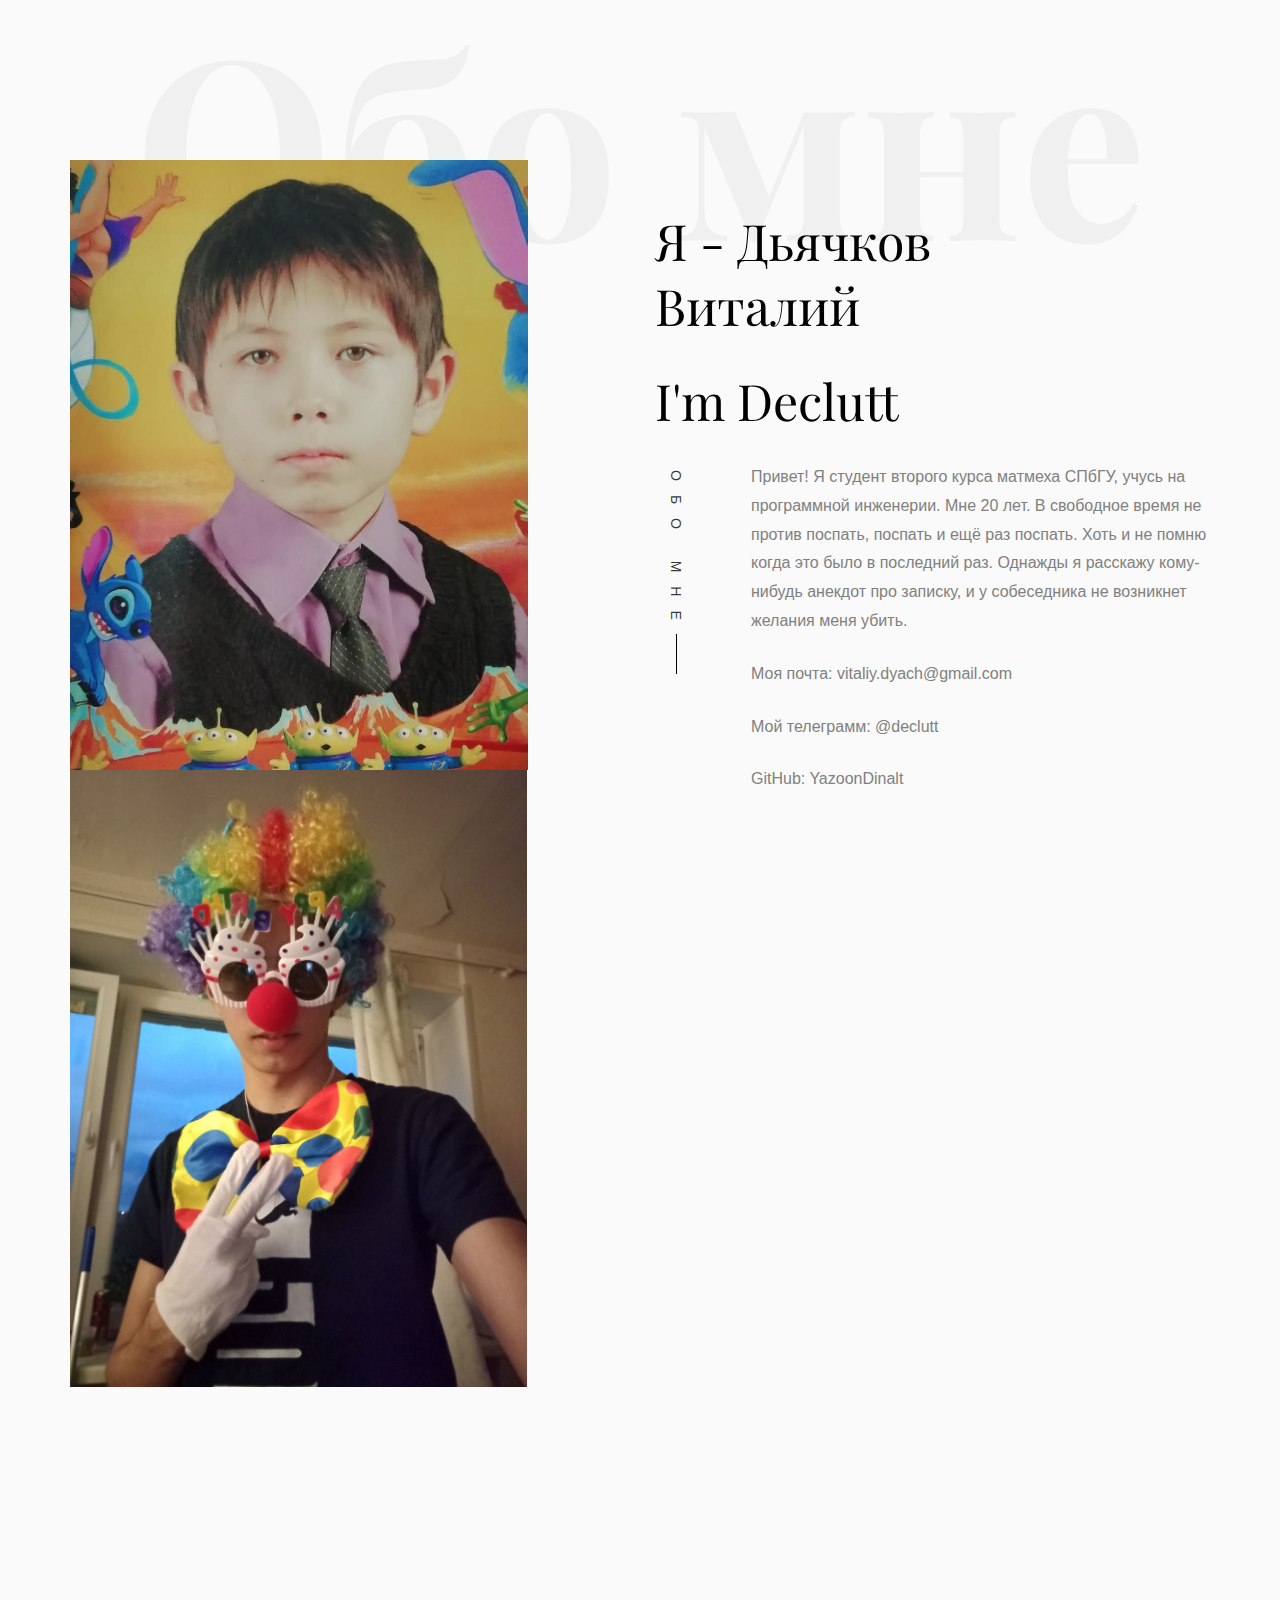
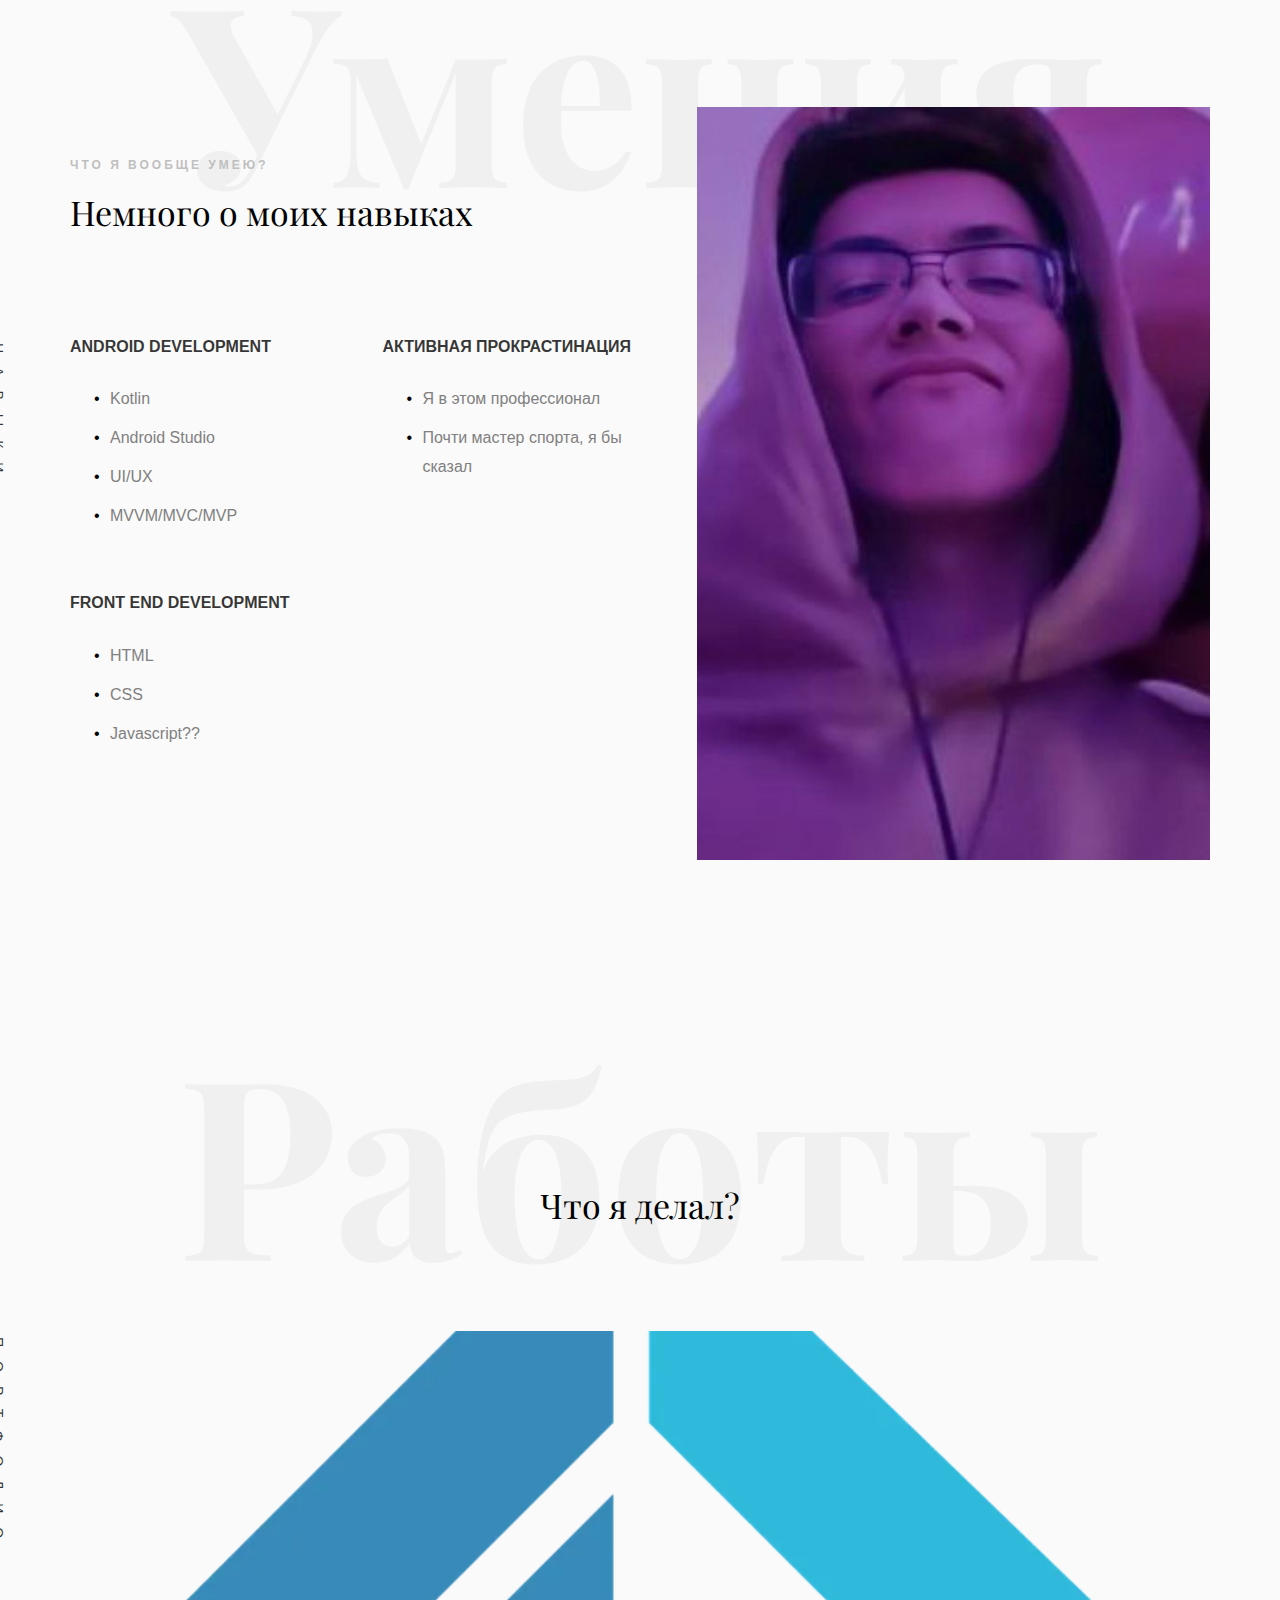
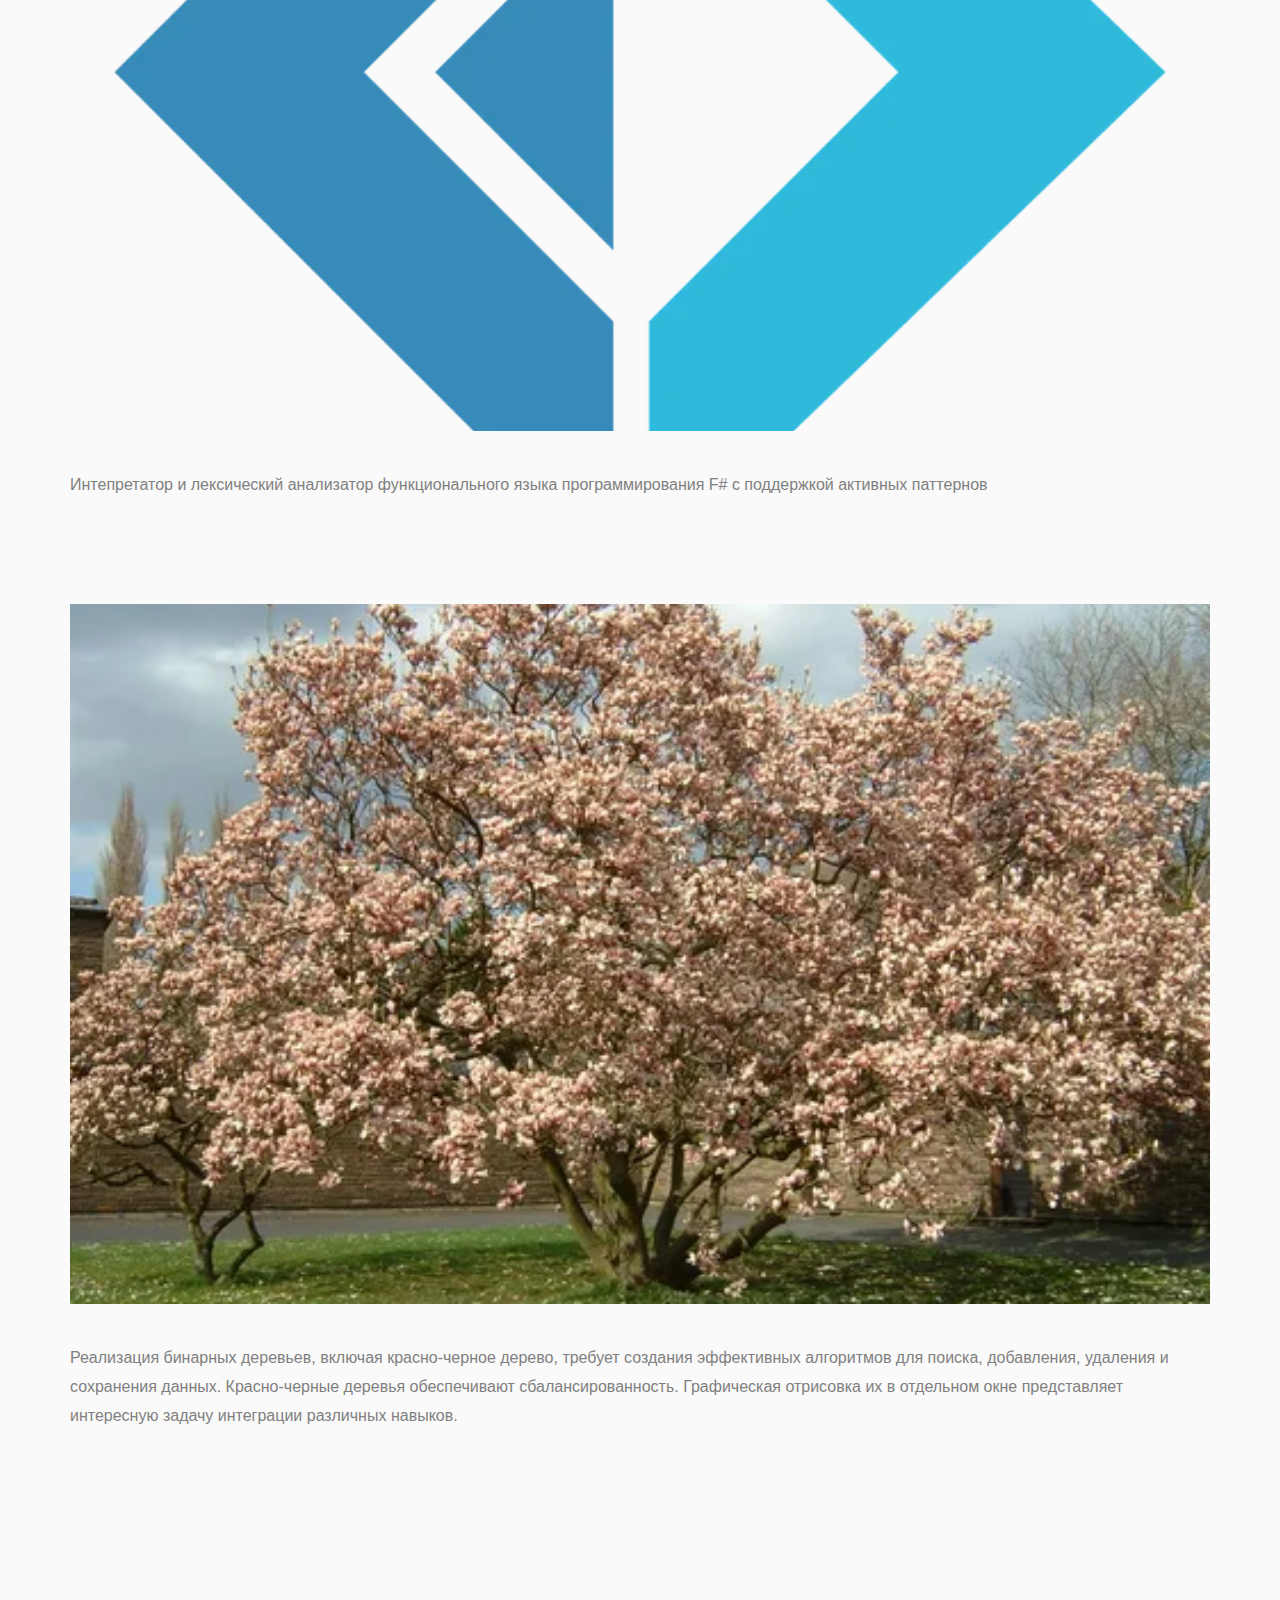
==== index.html @ 9f9a9c1e "first commit" ====
<!DOCTYPE HTML>
<html>

<head>
	<meta charset="utf-8">
	<meta http-equiv="X-UA-Compatible" content="IE=edge">
	<meta name="viewport" content="width=device-width, initial-scale=1">
	<meta name="description" content="" />
	<meta name="keywords" content="" />
	<meta name="author" content="" />


	<link href="https://fonts.googleapis.com/css?family=Playfair+Display:400,400i,700" rel="stylesheet">

	<link rel="stylesheet" href="css/bootstrap.css">
	<link rel="stylesheet" href="css/style.css">

</head>

<body>
	<div id="colorlib-page">
		<div id="colorlib-about">
			<div class="container">
				<div class="row text-center">
					<h2 class="bold">Обо мне</h2>
				</div>
				<div class="row">
					<div class="col-md-5 animate-box">
						<div class="owl-carousel3">
							<div class="item">
								<img class="img-responsive about-img" src="images/best.jpg"
									alt="html5 bootstrap template by colorlib.com">
							</div>
							<div class="item">
								<img class="img-responsive about-img" src="images/clown.jpg"
									alt="html5 bootstrap template by colorlib.com">
							</div>
						</div>
					</div>
					<div class="col-md-6 col-md-push-1 animate-box">
						<div class="about-desc">
							<div class="owl-carousel3">
								<div class="item">
									<h2><span> Я - Дьячков</span><span>Виталий</span></h2>
								</div>
								<div class="item">
									<h2><span>I'm Declutt</span></h2>
								</div>
							</div>
							<div class="desc">
								<div class="rotate">
									<h2 class="heading">Обо мне</h2>
								</div>
								<p>Привет! Я студент второго курса матмеха СПбГУ, учусь на программной инженерии. Мне 20
									лет. В
									свободное время не против поспать, поспать и ещё раз поспать.
									Хоть и не помню когда это было в последний раз. Однажды я расскажу кому-нибудь
									анекдот про записку, и у собеседника не возникнет желания меня убить.</p>
								<p> Моя почта: vitaliy.dyach@gmail.com</p>
								<p> Мой телеграмм: @declutt </p>
								<p> GitHub: YazoonDinalt </p>
							</div>
						</div>
					</div>
				</div>
			</div>
		</div>
		<div id="colorlib-services">
			<div class="container">
				<div class="row text-center">
					<h2 class="bold">Умения</h2>
				</div>
				<div class="row">
					<div class="col-md-12">
						<div class="services-flex">
							<div class="one-third">
								<div class="row">
									<div class="col-md-12 col-md-offset-0 animate-box intro-heading">
										<span>Что я вообще умею?</span>
										<h2>Немного о моих навыках</h2>
									</div>
								</div>
								<div class="row">
									<div class="col-md-12">
										<div class="rotate">
											<h2 class="heading">Навыки</h2>
										</div>
									</div>
									<div class="col-md-6">
										<div class="services animate-box">
											<h3>Android development</h3>
											<ul>
												<li>Kotlin</li>
												<li>Android Studio</li>
												<li>UI/UX</li>
												<li>MVVM/MVC/MVP</li>
											</ul>
										</div>
										<div class="services animate-box">
											<h3>Front End Development</h3>
											<ul>
												<li>HTML</li>
												<li>CSS</li>
												<li>Javascript??</li>
											</ul>
										</div>
									</div>
									<div class="col-md-6">
										<div class="services animate-box">
											<h3>Активная прокрастинация</h3>
											<ul>
												<li>Я в этом профессионал</li>
												<li>Почти мастер спорта, я бы сказал</li>
											</ul>
										</div>
									</div>
								</div>
							</div>
							<div class="one-forth services-img" style="background-image: url(images/notclown.jpg);">
							</div>
						</div>
					</div>
				</div>
			</div>
		</div>

		<div id="colorlib-work">
			<div class="container">
				<div class="row text-center">
					<h2 class="bold">Работы</h2>
				</div>
				<div class="row">
					<div class="col-md-12 col-md-offset-0 text-center animate-box intro-heading">
						<h2>Что я делал?</h2>
					</div>
				</div>
				<div class="row">
					<div class="col-md-12">
						<div class="rotate">
							<h2 class="heading">Портфолио</h2>
						</div>
					</div>
				</div>
				<div class="row">
					<div class="col-md-12">
						<div class="work-entry animate-box">
							<a href="https://github.com/YazoonDinalt/fp2023" class="work-img"
								style="background-image: url(images/work2.jpg);">
							</a>
							<p>Интепретатор и лексический анализатор функционального языка программирования F# с
								поддержкой активных паттернов</p>
						</div>
					</div>
				</div>
				<div class="row">
					<div class="col-md-12">
						<div class="work-entry animate-box">
							<a href="https://github.com/spbu-coding-2022/trees-4" class="work-img"
								style="background-image: url(images/work1.jpg);">
							</a>
							<p>Реализация бинарных деревьев, включая красно-черное дерево, требует создания
								эффективных алгоритмов для поиска,
								добавления, удаления и сохранения данных. Красно-черные деревья обеспечивают
								сбалансированность. Графическая отрисовка
								их в отдельном окне представляет интересную задачу интеграции различных навыков.
							</p>
						</div>
					</div>
				</div>
			</div>
		</div>
	</div>

</body>

</html>
---- css/style.css ----
@font-face {
  font-family: 'icomoon';
  src: url("../fonts/icomoon/icomoon.eot?srf3rx");
  src: url("../fonts/icomoon/icomoon.eot?srf3rx#iefix") format("embedded-opentype"), url("../fonts/icomoon/icomoon.ttf?srf3rx") format("truetype"), url("../fonts/icomoon/icomoon.woff?srf3rx") format("woff"), url("../fonts/icomoon/icomoon.svg?srf3rx#icomoon") format("svg");
  font-weight: normal;
  font-style: normal;
}

/* =======================================================
*
* 	Template Style 
*	Edit this section
*
* ======================================================= */
body {
  font-family: "Karla", Arial, sans-serif;
  line-height: 1.8;
  font-size: 16px;
  font-weight: 400;
  background: #fafafa;
  color: gray;
}

body.menu-show {
  overflow: hidden;
  position: fixed;
  height: 100%;
  width: 100%;
}

#colorlib-wrapper {
  height: 100%;
  width: 100%;
  overflow: hidden;
}

#colorlib-wrapper>div {
  width: 100%;
  height: 100%;
  overflow-y: hidden;
}

a {
  color: #CA82F8;
  -webkit-transition: 0.5s;
  -o-transition: 0.5s;
  transition: 0.5s;
}

a:hover {
  text-decoration: underline;
  color: #CA82F8;
}

a:focus,
a:active {
  outline: none;
}

p,
span {
  margin-bottom: 1.5em;
  font-weight: 400;
  font-family: "Karla", Arial, sans-serif;
}

ul,
ol {
  display: block;
  margin-bottom: 1.5em;
}

span {
  font-size: 18px;
  color: rgba(114, 114, 114, 0.8);
}

h1,
h2,
h3,
h4,
h5,
h6 {
  color: rgba(0, 0, 0, 0.8);
  font-family: "Playfair Display", Georgia, serif;
  margin: 0 0 30px 0;
}

::-webkit-selection {
  color: #fcfcfc;
  background: #b7c2c2;
}

::-moz-selection {
  color: #fcfcfc;
  background: #b7c2c2;
}

::selection {
  color: #fcfcfc;
  background: #b7c2c2;
}

#colorlib-page {
  position: relative;
  -webkit-transition: all 0.8s cubic-bezier(0.175, 0.885, 0.32, 1.275);
  -moz-transition: all 0.8s cubic-bezier(0.175, 0.885, 0.32, 1.275);
  -ms-transition: all 0.8s cubic-bezier(0.175, 0.885, 0.32, 1.275);
  -o-transition: all 0.8s cubic-bezier(0.175, 0.885, 0.32, 1.275);
  transition: all 0.8s cubic-bezier(0.175, 0.885, 0.32, 1.275);
  -webkit-transform: scale(1);
  -moz-transform: scale(1);
  -ms-transform: scale(1);
  -o-transform: scale(1);
  transform: scale(1);
}

.menu-show #colorlib-page {
  -webkit-transform: scale(0.99);
  -moz-transform: scale(0.99);
  -ms-transform: scale(0.99);
  -o-transform: scale(0.99);
  transform: scale(0.99);
  position: relative;
}

.menu-show #colorlib-page:after {
  position: absolute;
  top: 0;
  bottom: 0;
  left: 0;
  right: 0;
  content: '';
  background: rgba(0, 0, 0, 0.4);
}

@media screen and (max-width: 768px) {
  #colorlib-page {
    padding-top: 5em;
  }
}

header {
  padding: 2em 0;
  position: absolute;
  top: 0;
  left: 0;
  right: 0;
  z-index: 9;
  margin: 0 auto;
}

@media screen and (max-width: 768px) {
  header {
    padding: 2em 0;
  }
}

header .colorlib-navbar-brand {
  float: left;
}

header .colorlib-navbar-brand .colorlib-logo {
  font-size: 20px;
  text-transform: uppercase;
  color: #000;
  font-weight: 400;
  letter-spacing: 5px;
  padding: 7px;
  border: 1px solid #000;
  display: block;
  text-align: center;
  background: #000;
}

header .colorlib-navbar-brand .colorlib-logo span {
  display: block;
  margin-bottom: 0;
  line-height: 1.2;
  color: #fff;
}

header .colorlib-navbar-brand .colorlib-logo:hover {
  text-decoration: none !important;
}

header .colorlib-navbar-brand .colorlib-logo:active,
header .colorlib-navbar-brand .colorlib-logo:focus {
  outline: none;
  text-decoration: none;
}

#colorlib-services,
#colorlib-contact,
#colorlib-work,
#colorlib-blog,
#colorlib-testimony,
#colorlib-progress,
#colorlib-contact,
#colorlib-about {
  padding: 10em 0;
  clear: both;
  position: relative;
}

@media screen and (max-width: 768px) {

  #colorlib-services,
  #colorlib-contact,
  #colorlib-work,
  #colorlib-blog,
  #colorlib-testimony,
  #colorlib-progress,
  #colorlib-contact,
  #colorlib-about {
    padding: 5em 0;
  }
}

.rotate {
  position: absolute;
  top: .4em;
  left: -50px;
}

.rotate .heading {
  font-family: "Karla", Arial, sans-serif;
  font-size: 14px;
  text-transform: uppercase;
  letter-spacing: 1em;
  -webkit-transform: rotate(90deg);
  -moz-transform: rotate(90deg);
  -ms-transform: rotate(90deg);
  -o-transform: rotate(90deg);
  transform: rotate(90deg);
  -webkit-transform-origin: left top 0;
  -moz-transform-origin: left top 0;
  -ms-transform-origin: left top 0;
  -o-transform-origin: left top 0;
  transform-origin: left top 0;
  position: relative;
}

.rotate .heading:after {
  position: absolute;
  top: 8px;
  right: -40px;
  content: '';
  background: #000;
  width: 40px;
  height: 1px;
}

.about-desc {
  padding-top: 3em;
}

.about-desc h2 {
  line-height: 1.3;
}

.about-desc h2 span {
  display: block;
  margin-bottom: 0;
  color: #000;
  font-size: 50px;
  font-family: "Playfair Display", Georgia, serif;
}

.about-desc .desc {
  padding-left: 6em;
  position: relative;
}

.about-desc .rotate {
  position: absolute;
  top: 7px;
  left: 30px;
}

.about-desc .rotate .heading {
  font-family: "Karla", Arial, sans-serif;
  font-size: 14px;
  text-transform: uppercase;
  letter-spacing: 1em;
  -webkit-transform: rotate(90deg);
  -moz-transform: rotate(90deg);
  -ms-transform: rotate(90deg);
  -o-transform: rotate(90deg);
  transform: rotate(90deg);
  -webkit-transform-origin: left top 0;
  -ms-transform-origin: left top 0;
  transform-origin: left top 0;
  position: relative;
}

.about-desc .rotate .heading:after {
  position: absolute;
  top: 8px;
  right: -40px;
  content: '';
  background: #000;
  width: 40px;
  height: 1px;
}

.bold {
  position: absolute;
  top: 0;
  left: 0;
  right: 0;
  font-size: 250px;
  color: #f0f0f0;
  font-weight: 700;
}

@media screen and (max-width: 768px) {
  .bold {
    font-size: 60px;
  }
}

.intro-heading {
  margin-bottom: 3em;
}

.intro-heading h2 {
  font-size: 34px;
  font-weight: 400;
  line-height: 1.5;
  margin-bottom: 1.5em;
  color: #000;
  position: relative;
}

.intro-heading span {
  display: block;
  text-transform: uppercase;
  font-size: 12px;
  letter-spacing: 3px;
  margin-bottom: 10px;
  color: #bfbfbf;
  font-weight: 600;
}

.services-img,
.work-img,
.gallery {
  background-size: cover;
  background-position: center center;
  background-repeat: no-repeat;
  position: relative;
}

.progress-head {
  font-size: 22px;
}

.progress {
  width: 150px;
  height: 150px;
  line-height: 150px;
  background: none;
  margin: 0 auto;
  -webkit-box-shadow: none;
  box-shadow: none;
  position: relative;
}

.progress:after {
  content: "";
  width: 100%;
  height: 100%;
  border-radius: 50%;
  border: 2px solid #fff;
  position: absolute;
  top: 0;
  left: 0;
}

.progress>span {
  width: 50%;
  height: 100%;
  overflow: hidden;
  position: absolute;
  top: 0;
  z-index: 1;
}

.progress .progress-left .progress-bar {
  left: 100%;
  border-top-right-radius: 80px;
  border-bottom-right-radius: 80px;
  border-left: 0;
  -webkit-transform-origin: center left;
  -ms-transform-origin: center left;
  transform-origin: center left;
}

.progress .progress-right {
  right: 0;
}

.progress .progress-right .progress-bar {
  left: -100%;
  border-top-left-radius: 80px;
  border-bottom-left-radius: 80px;
  border-right: 0;
  -webkit-transform-origin: center right;
  -ms-transform-origin: center right;
  transform-origin: center right;
  -webkit-animation: loading-1 1.8s linear forwards;
  animation: loading-1 1.8s linear forwards;
}

.progress .progress-value {
  width: 85%;
  height: 85%;
  border-radius: 50%;
  font-size: 32px;
  line-height: 125px;
  text-align: center;
  position: absolute;
  top: 7.5%;
  left: 7.5%;
}

.progress.blue .progress-bar {
  border-color: #049dff;
}

.progress.blue .progress-value {
  color: #049dff;
}

.progress.blue .progress-left .progress-bar {
  -webkit-animation: loading-2 1.5s linear forwards 1.8s;
  animation: loading-2 1.5s linear forwards 1.8s;
}

.progress.yellow .progress-bar {
  border-color: #fdba04;
}

.progress.yellow .progress-value {
  color: #fdba04;
}

.progress.yellow .progress-left .progress-bar {
  -webkit-animation: loading-3 1s linear forwards 1.8s;
  animation: loading-3 1s linear forwards 1.8s;
}

.progress.pink .progress-bar {
  border-color: #ed687c;
}

.progress.pink .progress-value {
  color: #ed687c;
}

.progress.pink .progress-left .progress-bar {
  -webkit-animation: loading-4 0.4s linear forwards 1.8s;
  animation: loading-4 0.4s linear forwards 1.8s;
}

.progress.green .progress-bar {
  border-color: #1abc9c;
}

.progress.green .progress-value {
  color: #1abc9c;
}

.progress.green .progress-left .progress-bar {
  -webkit-animation: loading-5 1.2s linear forwards 1.8s;
  animation: loading-5 1.2s linear forwards 1.8s;
}

@-webkit-keyframes loading-1 {
  0% {
    -webkit-transform: rotate(0deg);
    transform: rotate(0deg);
  }

  100% {
    -webkit-transform: rotate(180deg);
    transform: rotate(180deg);
  }
}

@keyframes loading-1 {
  0% {
    -webkit-transform: rotate(0deg);
    transform: rotate(0deg);
  }

  100% {
    -webkit-transform: rotate(180deg);
    transform: rotate(180deg);
  }
}

@-webkit-keyframes loading-2 {
  0% {
    -webkit-transform: rotate(0deg);
    transform: rotate(0deg);
  }

  100% {
    -webkit-transform: rotate(150deg);
    transform: rotate(150deg);
  }
}

@keyframes loading-2 {
  0% {
    -webkit-transform: rotate(0deg);
    transform: rotate(0deg);
  }

  100% {
    -webkit-transform: rotate(150deg);
    transform: rotate(150deg);
  }
}

@-webkit-keyframes loading-3 {
  0% {
    -webkit-transform: rotate(0deg);
    transform: rotate(0deg);
  }

  100% {
    -webkit-transform: rotate(135deg);
    transform: rotate(135deg);
  }
}

@keyframes loading-3 {
  0% {
    -webkit-transform: rotate(0deg);
    transform: rotate(0deg);
  }

  100% {
    -webkit-transform: rotate(135deg);
    transform: rotate(135deg);
  }
}

@-webkit-keyframes loading-4 {
  0% {
    -webkit-transform: rotate(0deg);
    transform: rotate(0deg);
  }

  100% {
    -webkit-transform: rotate(90deg);
    transform: rotate(90deg);
  }
}

@keyframes loading-4 {
  0% {
    -webkit-transform: rotate(0deg);
    transform: rotate(0deg);
  }

  100% {
    -webkit-transform: rotate(90deg);
    transform: rotate(90deg);
  }
}

@-webkit-keyframes loading-5 {
  0% {
    -webkit-transform: rotate(0deg);
    transform: rotate(0deg);
  }

  100% {
    -webkit-transform: rotate(125deg);
    transform: rotate(125deg);
  }
}

@keyframes loading-5 {
  0% {
    -webkit-transform: rotate(0deg);
    transform: rotate(0deg);
  }

  100% {
    -webkit-transform: rotate(125deg);
    transform: rotate(125deg);
  }
}

@media only screen and (max-width: 990px) {
  .progress {
    margin-bottom: 20px;
  }
}

.services-flex {
  display: -webkit-box;
  display: -moz-box;
  display: -ms-flexbox;
  display: -webkit-flex;
  display: flex;
  -ms-flex-wrap: wrap;
  flex-wrap: wrap;
  -webkit-flex-wrap: wrap;
  -moz-flex-wrap: wrap;
  width: 100%;
}

.services-flex .one-third {
  width: 55%;
  padding: 3em 2em 3em 0;
}

.services-flex .one-forth {
  width: 45%;
}

.services-flex .one-forth .one-third,
.services-flex .one-forth .one-forth {
  display: inline-block;
}

@media screen and (max-width: 768px) {

  .services-flex .one-forth .one-third,
  .services-flex .one-forth .one-forth {
    height: 400px;
  }
}

.services-flex .one-third,
.services-flex .one-forth {
  display: inline-block;
}

@media screen and (max-width: 768px) {

  .services-flex .one-third,
  .services-flex .one-forth {
    width: 100%;
    display: block;
  }
}

.services {
  margin-bottom: 4em;
}

.services h3 {
  font-family: "Karla", Arial, sans-serif;
  font-size: 16px;
  text-transform: uppercase;
  font-weight: 700;
}

.services ul li {
  list-style: none;
  margin-bottom: 10px;
}

.services ul li::before {
  content: '\2022';
  color: #000;
  display: inline-block;
  width: 1em;
  margin-left: -1em;
}

.work-entry {
  display: block;
  margin-bottom: 5em;
  width: 100%;
  float: left;
}

.work-entry .work-img {
  width: 100%;
  height: 700px;
  margin-bottom: 40px;
  display: table;
  text-align: center;
  text-decoration: none;
}

.work-entry .work-img .display-t {
  display: table-cell;
  vertical-align: middle;
  height: 700px;
  position: relative;
  z-index: 0;
}

.work-entry .work-img .display-t:after {
  position: absolute;
  top: 0;
  left: 0;
  right: 0;
  bottom: 0;
  content: '';
  background: rgba(0, 0, 0, 0.4);
  z-index: -1;
  opacity: 0;
  -webkit-transition: 0.3s;
  -o-transition: 0.3s;
  transition: 0.3s;
}

.work-entry .work-img .display-t .work-name {
  display: inline-block;
  padding: 4em 3em;
  background: #fff;
  -webkit-box-shadow: 0px 2px 49px -4px rgba(0, 0, 0, 0.21);
  -moz-box-shadow: 0px 2px 49px -4px rgba(0, 0, 0, 0.21);
  -ms-box-shadow: 0px 2px 49px -4px rgba(0, 0, 0, 0.21);
  -o-box-shadow: 0px 2px 49px -4px rgba(0, 0, 0, 0.21);
  box-shadow: 0px 2px 49px -4px rgba(0, 0, 0, 0.21);
  z-index: 1;
  -webkit-transition: 0.3s;
  -o-transition: 0.3s;
  transition: 0.3s;
}

.work-entry .work-img .display-t .work-name h2 {
  margin: 0;
  -webkit-transition: 0.3s;
  -o-transition: 0.3s;
  transition: 0.3s;
}

.work-entry .work-img:hover .display-t:after {
  opacity: 1;
}

.work-entry .work-img:hover .display-t .work-name {
  padding: 4.5em 3.5em;
}

.work-entry .work-img:hover .display-t .work-name h2 {
  font-size: 34px;
}

@media screen and (max-width: 768px) {
  .work-entry .work-img {
    height: 400px;
  }

  .work-entry .work-img .display-t {
    height: 400px;
  }
}

.work-entry .desc .read {
  text-align: right;
}

.work-entry .desc .read a {
  color: #000;
  text-transform: uppercase;
  letter-spacing: 4px;
  font-size: 12px;
  position: relative;
}

.work-entry .desc .read a:after {
  position: absolute;
  top: 7px;
  left: -60px;
  right: 0;
  content: '';
  width: 40px;
  height: 1px;
  background: #000;
}

#colorlib-testimony .owl-theme .owl-dots .owl-dot.active span,
#colorlib-testimony .owl-theme .owl-dots .owl-dot:hover span {
  height: 3px;
  background: #000;
}

#colorlib-testimony .owl-theme .owl-dots .owl-dot span {
  width: 30px;
  height: 2px;
  background: #e6e6e6;
  -webkit-border-radius: 0;
  -moz-border-radius: 0;
  -ms-border-radius: 0;
  border-radius: 0;
}

.testimony blockquote {
  border: none;
}

.testimony blockquote p {
  font-family: "Playfair Display", Georgia, serif;
  color: #000;
  font-size: 30px;
}

.testimony blockquote span {
  font-family: "Playfair Display", Georgia, serif;
  color: #000;
  font-size: 30px;
}

.f-entry {
  position: relative;
  margin-bottom: 40px;
}

.f-entry .desc h3 {
  font-size: 20px;
  line-height: 1.4;
  margin-bottom: 10px;
}

.f-entry .desc h3 a {
  color: #4d4d4d;
  text-decoration: none;
}

.f-entry .desc span {
  color: #000;
  font-size: 12px;
  text-transform: uppercase;
  letter-spacing: 2px;
  display: block;
  margin-bottom: 10px;
}

.btn {
  margin-right: 4px;
  margin-bottom: 4px;
  font-size: 13px !important;
  font-weight: 400;
  text-transform: uppercase;
  letter-spacing: 2px;
  -webkit-border-radius: 1px;
  -moz-border-radius: 1px;
  -ms-border-radius: 1px;
  border-radius: 1px;
  -webkit-transition: 0.5s;
  -o-transition: 0.5s;
  transition: 0.5s;
  padding: 8px 20px;
}

.btn.btn-md {
  padding: 8px 20px !important;
}

.btn.btn-lg {
  padding: 18px 36px !important;
}

.btn:hover,
.btn:active,
.btn:focus {
  -webkit-box-shadow: none !important;
  box-shadow: none !important;
  outline: none !important;
}

.btn-primary {
  background: #CA82F8;
  color: #fff;
  border: 2px solid #CA82F8;
}

.btn-primary:hover,
.btn-primary:focus,
.btn-primary:active {
  background: #d49af9 !important;
  border-color: #d49af9 !important;
}

.btn-primary.btn-outline {
  background: transparent;
  color: #4d4d4d;
  border: 1px solid #d9d9d9;
}

.btn-primary.btn-outline:hover,
.btn-primary.btn-outline:focus,
.btn-primary.btn-outline:active {
  background: #CA82F8;
  color: #fff;
}

.btn-success {
  background: #5cb85c;
  color: #fff;
  border: 2px solid #5cb85c;
}

.btn-success:hover,
.btn-success:focus,
.btn-success:active {
  background: #4cae4c !important;
  border-color: #4cae4c !important;
}

.btn-success.btn-outline {
  background: transparent;
  color: #5cb85c;
  border: 2px solid #5cb85c;
}

.btn-success.btn-outline:hover,
.btn-success.btn-outline:focus,
.btn-success.btn-outline:active {
  background: #5cb85c;
  color: #fff;
}

.btn-info {
  background: #5bc0de;
  color: #fff;
  border: 2px solid #5bc0de;
}

.btn-info:hover,
.btn-info:focus,
.btn-info:active {
  background: #46b8da !important;
  border-color: #46b8da !important;
}

.btn-info.btn-outline {
  background: transparent;
  color: #5bc0de;
  border: 2px solid #5bc0de;
}

.btn-info.btn-outline:hover,
.btn-info.btn-outline:focus,
.btn-info.btn-outline:active {
  background: #5bc0de;
  color: #fff;
}

.btn-warning {
  background: #f0ad4e;
  color: #fff;
  border: 2px solid #f0ad4e;
}

.btn-warning:hover,
.btn-warning:focus,
.btn-warning:active {
  background: #eea236 !important;
  border-color: #eea236 !important;
}

.btn-warning.btn-outline {
  background: transparent;
  color: #f0ad4e;
  border: 2px solid #f0ad4e;
}

.btn-warning.btn-outline:hover,
.btn-warning.btn-outline:focus,
.btn-warning.btn-outline:active {
  background: #f0ad4e;
  color: #fff;
}

.btn-danger {
  background: #d9534f;
  color: #fff;
  border: 2px solid #d9534f;
}

.btn-danger:hover,
.btn-danger:focus,
.btn-danger:active {
  background: #d43f3a !important;
  border-color: #d43f3a !important;
}

.btn-danger.btn-outline {
  background: transparent;
  color: #d9534f;
  border: 2px solid #d9534f;
}

.btn-danger.btn-outline:hover,
.btn-danger.btn-outline:focus,
.btn-danger.btn-outline:active {
  background: #d9534f;
  color: #fff;
}

.btn-outline {
  background: none;
  border: 2px solid gray;
  font-size: 16px;
  -webkit-transition: 0.3s;
  -o-transition: 0.3s;
  transition: 0.3s;
}

.btn-outline:hover,
.btn-outline:focus,
.btn-outline:active {
  -webkit-box-shadow: none;
  box-shadow: none;
}

.row-padded-bottom {
  margin-bottom: 4em;
}

.col-pb-sm {
  margin-bottom: 5em !important;
}

.col-pb-sm:last-child {
  margin-bottom: 0;
}

.btn.with-arrow {
  position: relative;
  -webkit-transition: 0.3s;
  -o-transition: 0.3s;
  transition: 0.3s;
}

.btn.with-arrow i {
  visibility: hidden;
  opacity: 0;
  position: absolute;
  right: 0px;
  top: 50%;
  margin-top: -8px;
  -webkit-transition: 0.2s;
  -o-transition: 0.2s;
  transition: 0.2s;
}

.btn.with-arrow:hover {
  padding-right: 50px;
}

.btn.with-arrow:hover i {
  color: #fff;
  right: 18px;
  visibility: visible;
  opacity: 1;
}

.contact-info {
  margin-bottom: 4em;
  padding: 0;
}

.contact-info li {
  list-style: none;
  margin: 0 0 30px 0;
  position: relative;
  padding-left: 60px;
}

.contact-info li span {
  position: absolute;
  top: -0.3em;
  left: 0;
  width: 40px;
  height: 40px;
  background: #fff;
  display: table;
  text-align: center;
  -webkit-border-radius: 50%;
  -moz-border-radius: 50%;
  -ms-border-radius: 50%;
  border-radius: 50%;
}

.contact-info li i {
  display: table-cell;
  vertical-align: middle;
  font-size: 16px;
  color: rgba(0, 0, 0, 0.5);
}

.contact-info li a {
  color: #CA82F8;
}

.form-control {
  -webkit-box-shadow: none;
  -moz-box-shadow: none;
  -ms-box-shadow: none;
  -o-box-shadow: none;
  box-shadow: none;
  border: none;
  border: transparent;
  font-size: 16px;
  font-weight: 300;
  -webkit-border-radius: 0px;
  -moz-border-radius: 0px;
  -ms-border-radius: 0px;
  border-radius: 0px;
}

.form-control:focus,
.form-control:active {
  -webkit-box-shadow: none;
  box-shadow: none;
  border: transparent;
}

.form-group {
  margin-bottom: 30px;
}

.colorlib-social-icons a:hover,
.colorlib-social-icons a:focus {
  text-decoration: none !important;
}

.colorlib-social-icons i {
  font-size: 24px;
  color: #CA82F8;
}

#footer {
  padding: 8em 0;
  display: block;
  width: 100%;
}

#footer h2 {
  color: #000;
  letter-spacing: 1px;
  font-weight: 300;
  margin-bottom: 2em;
}

#footer p:last-child {
  margin-bottom: 0;
}

#footer p.colorlib-social-icons a:hover,
#footer p.colorlib-social-icons a:focus {
  text-decoration: none !important;
}

#footer p.colorlib-social-icons i {
  font-size: 24px;
  color: #CA82F8;
}

#footer p .block {
  color: #1a1a1a;
  font-size: 14px;
}

#footer .subscribe .form-control {
  -webkit-box-shadow: none;
  -moz-box-shadow: none;
  -ms-box-shadow: none;
  -o-box-shadow: none;
  box-shadow: none;
  border: none;
  border: 1px solid rgba(0, 0, 0, 0.1);
  font-size: 16px;
  background: #fafafa;
  font-weight: 400;
  margin-bottom: 5px;
  -webkit-border-radius: 30px;
  -moz-border-radius: 30px;
  -ms-border-radius: 30px;
  border-radius: 30px;
}

#footer .subscribe .form-control:focus,
#footer .subscribe .form-control:active {
  -webkit-box-shadow: none;
  box-shadow: none;
  border: 2px solid rgba(202, 130, 248, 0.8);
}

#footer .subscribe .btn-custom {
  width: 100%;
  padding: 10px 0;
  font-size: 16px;
  -webkit-border-radius: 30px;
  -moz-border-radius: 30px;
  -ms-border-radius: 30px;
  border-radius: 30px;
}

.js .animate-box {
  opacity: 0;
}
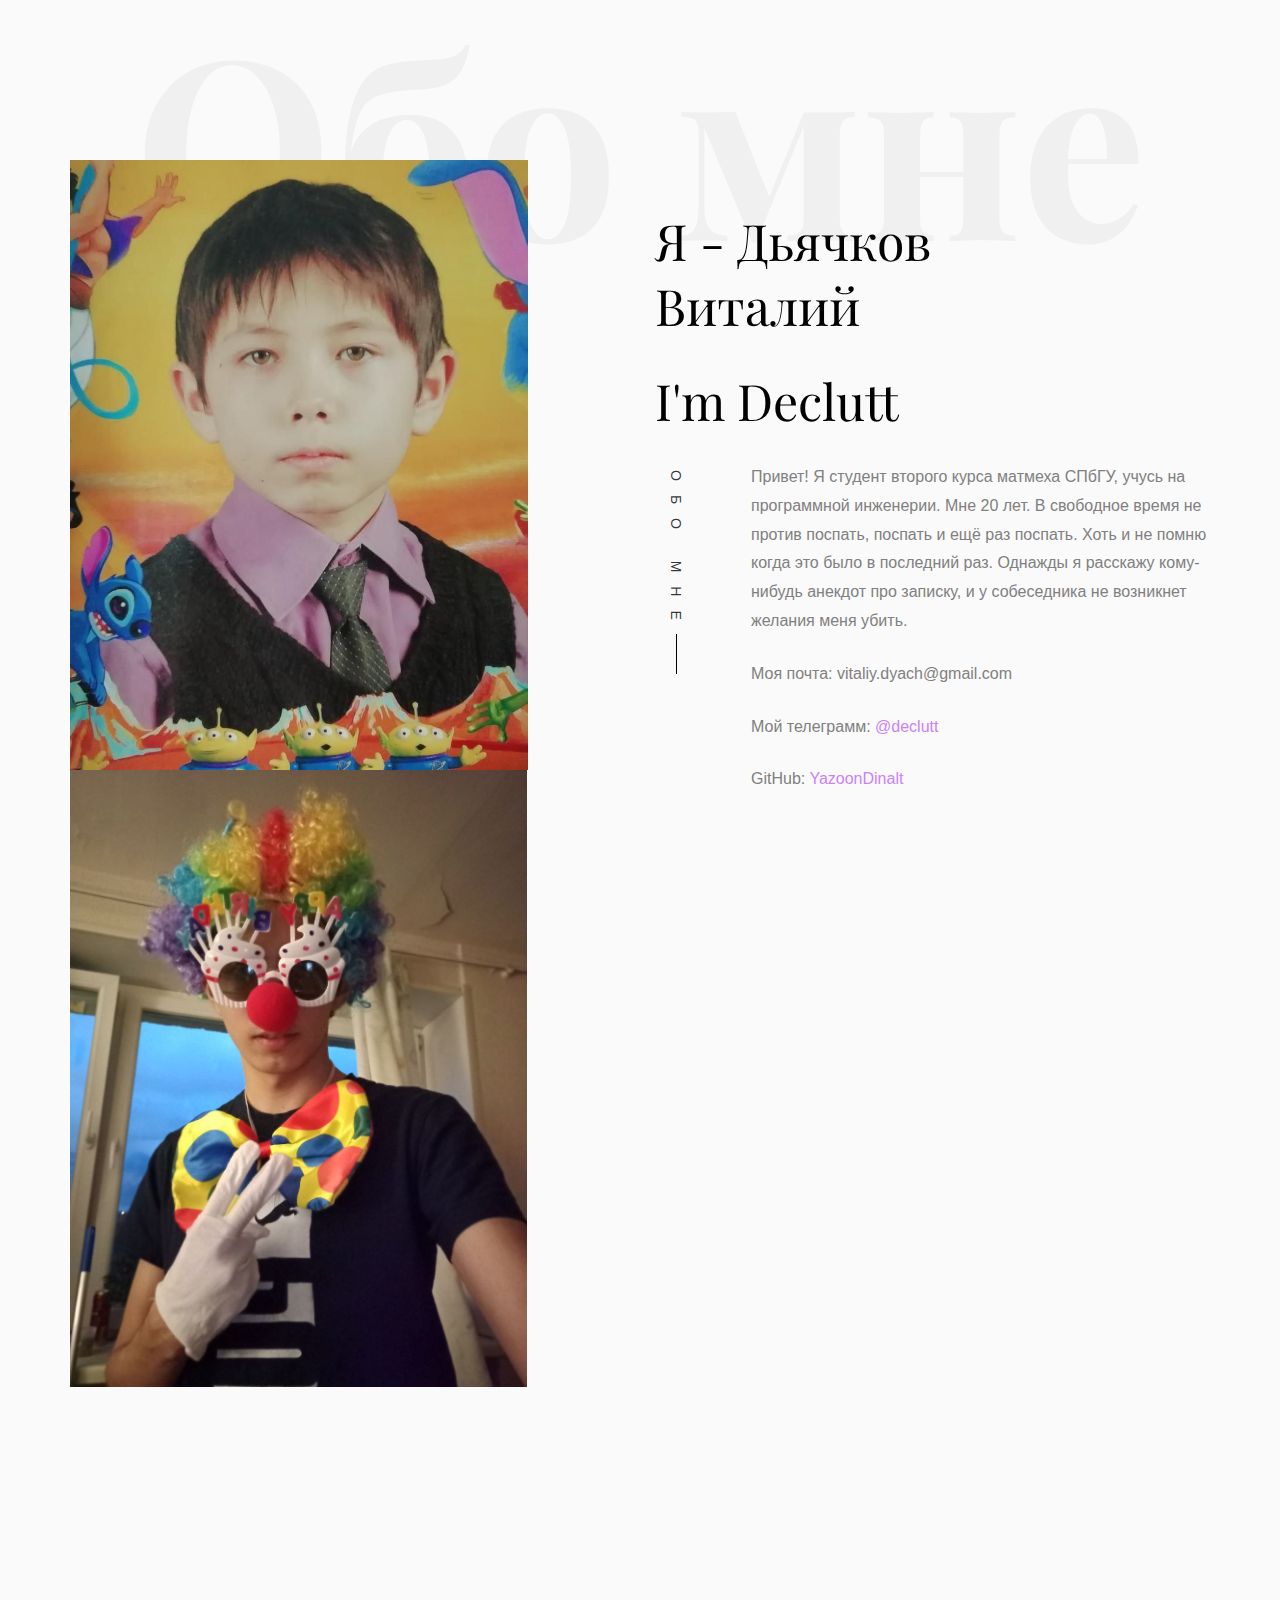
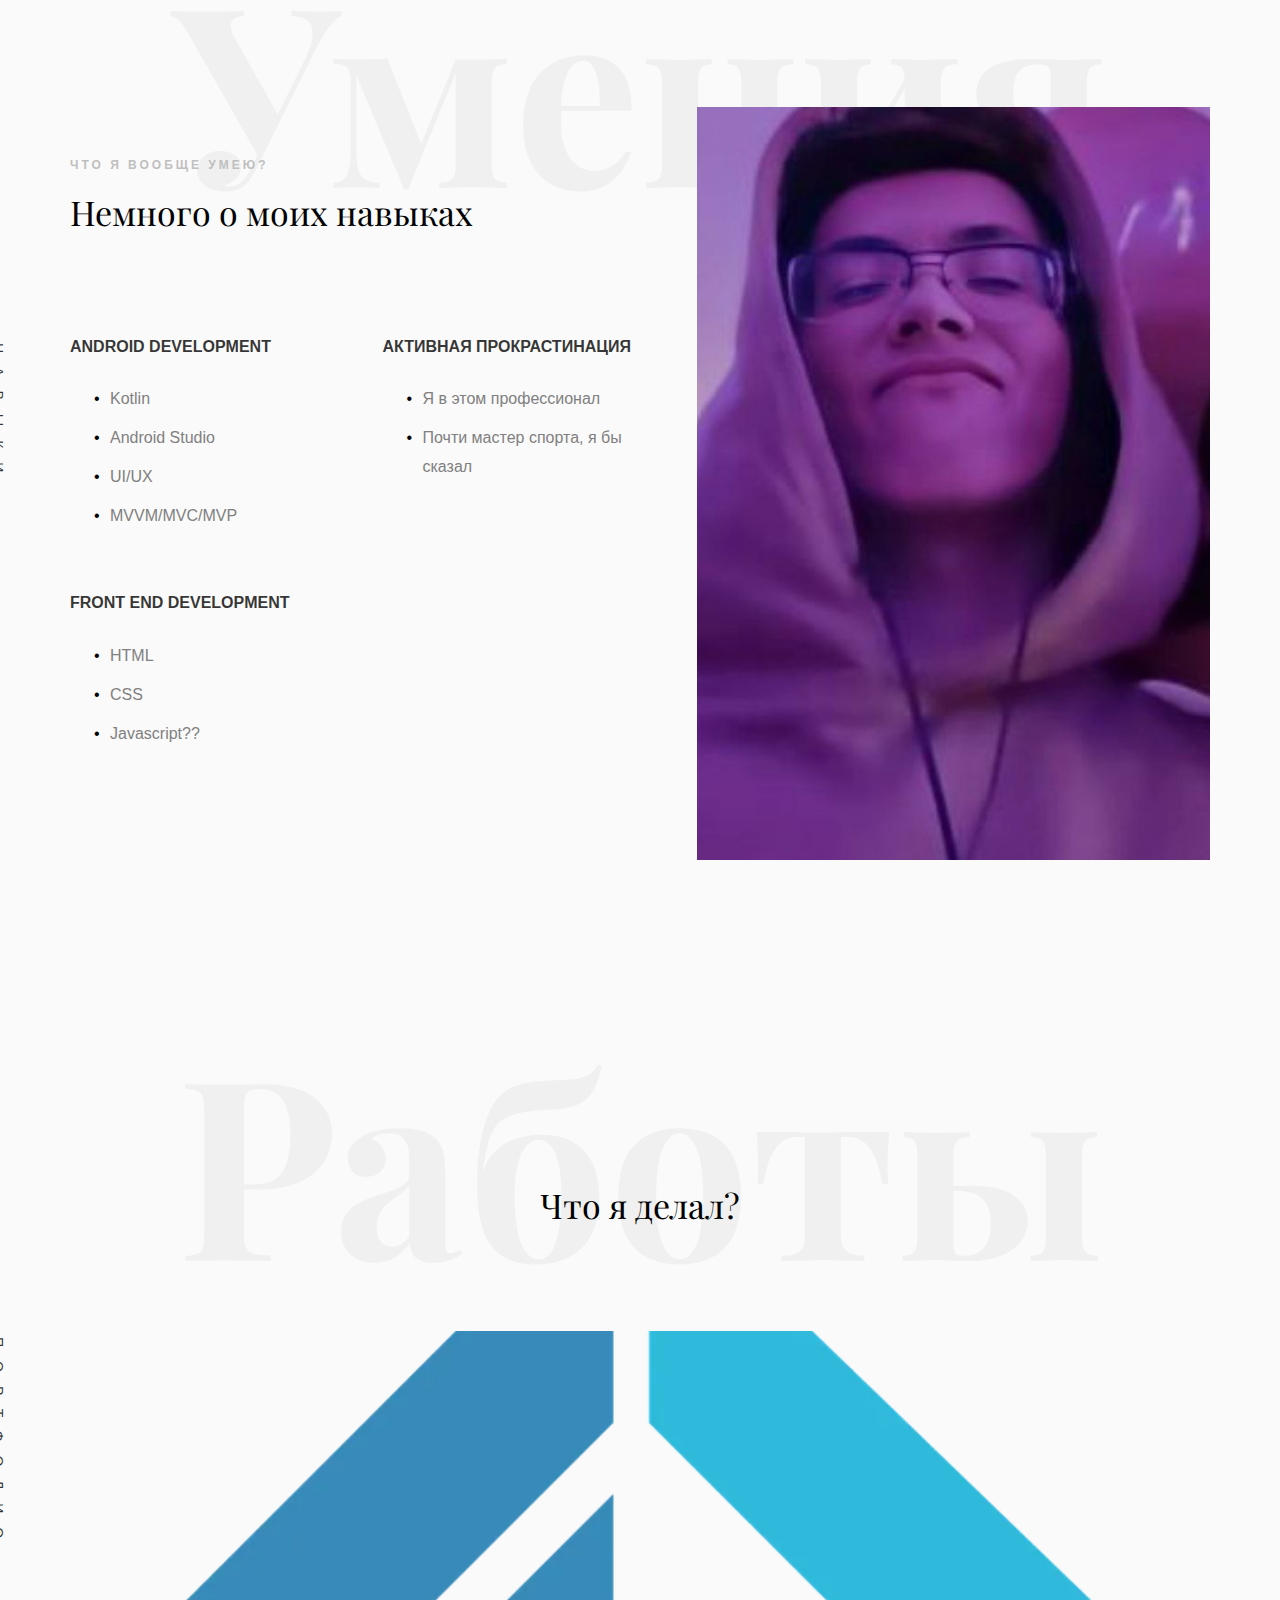
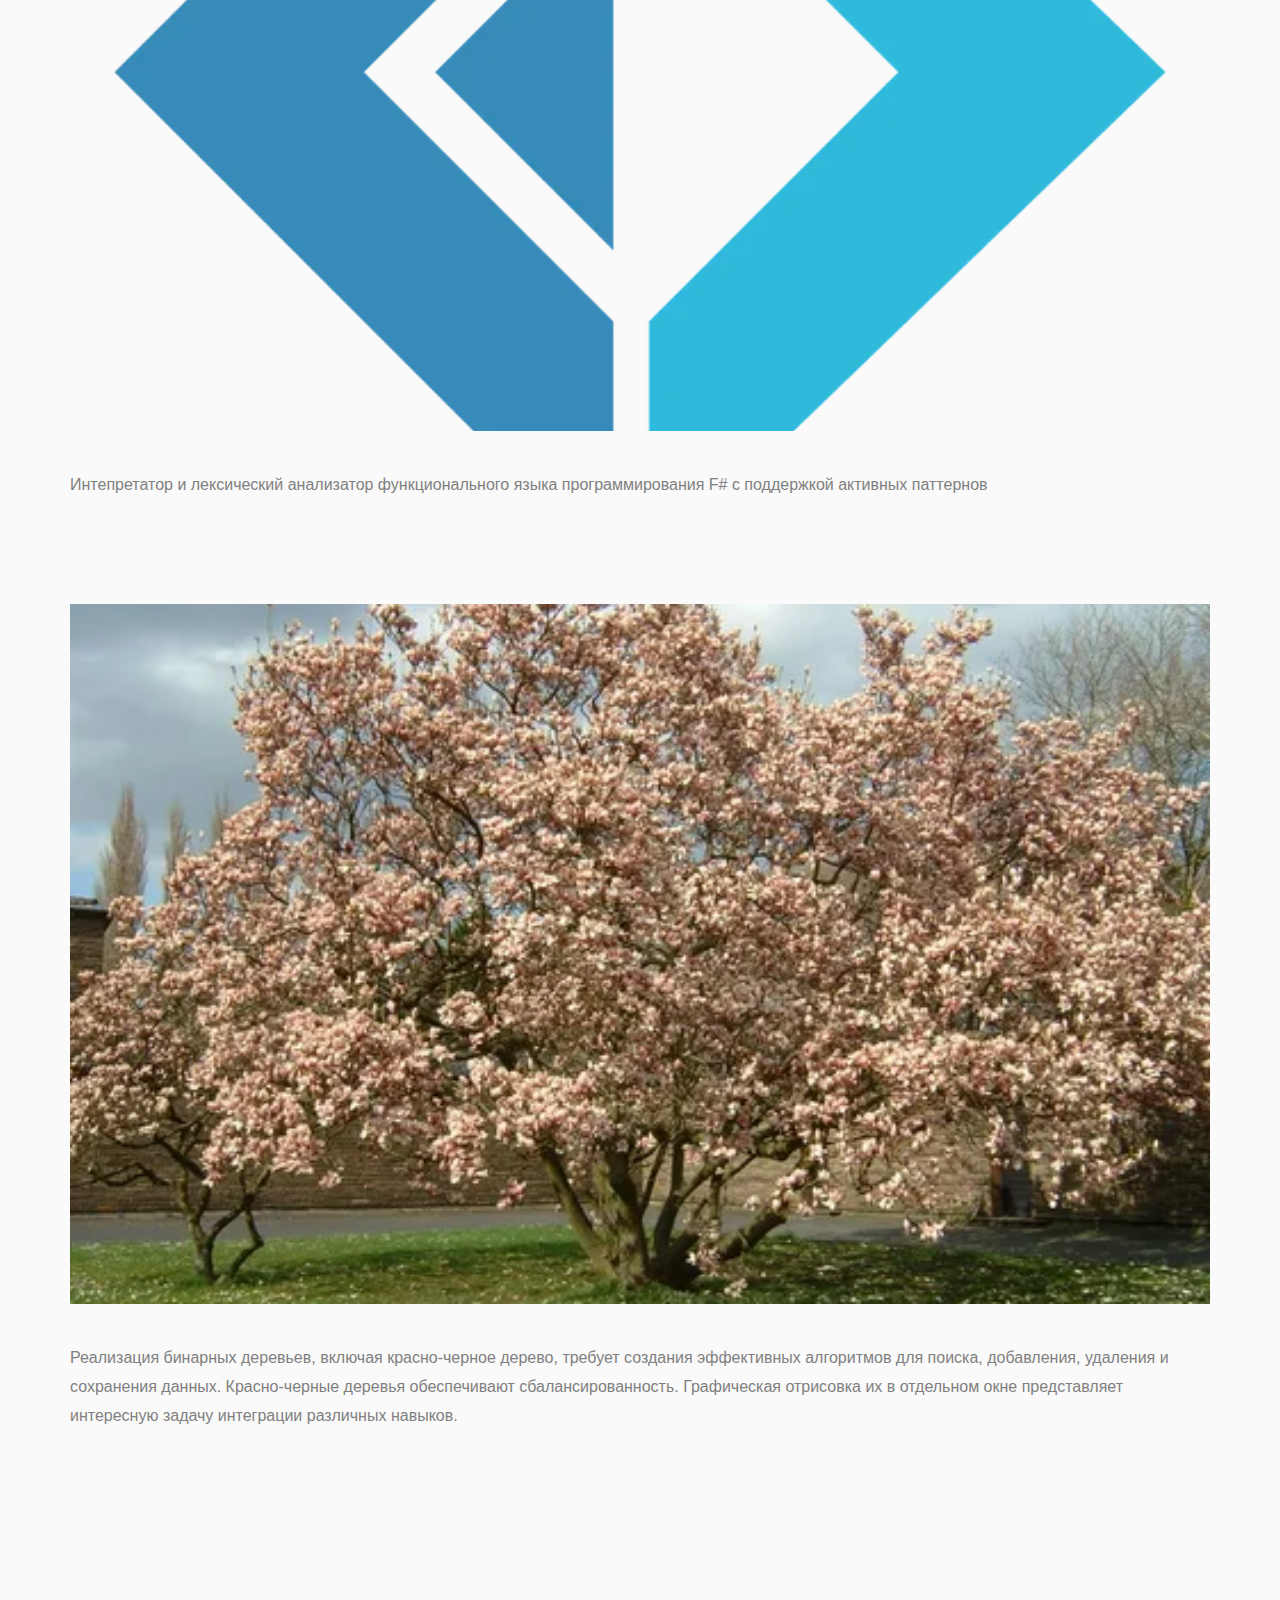
==== commit 7755719c: "small fix" ====
--- a/index.html
+++ b/index.html
@@ -9,6 +9,27 @@
 	<meta name="keywords" content="" />
 	<meta name="author" content="" />
 
+
+	<!-- Yandex.Metrika counter -->
+	<script type="text/javascript">
+		(function (m, e, t, r, i, k, a) {
+			m[i] = m[i] || function () { (m[i].a = m[i].a || []).push(arguments) };
+			m[i].l = 1 * new Date();
+			for (var j = 0; j < document.scripts.length; j++) { if (document.scripts[j].src === r) { return; } }
+			k = e.createElement(t), a = e.getElementsByTagName(t)[0], k.async = 1, k.src = r, a.parentNode.insertBefore(k, a)
+		})
+			(window, document, "script", "https://mc.yandex.ru/metrika/tag.js", "ym");
+
+		ym(95937188, "init", {
+			clickmap: true,
+			trackLinks: true,
+			accurateTrackBounce: true
+		});
+	</script>
+	<noscript>
+		<div><img src="https://mc.yandex.ru/watch/95937188" style="position:absolute; left:-9999px;" alt="" /></div>
+	</noscript>
+	<!-- /Yandex.Metrika counter -->
 
 	<link href="https://fonts.googleapis.com/css?family=Playfair+Display:400,400i,700" rel="stylesheet">
 
@@ -57,8 +78,9 @@
 									Хоть и не помню когда это было в последний раз. Однажды я расскажу кому-нибудь
 									анекдот про записку, и у собеседника не возникнет желания меня убить.</p>
 								<p> Моя почта: vitaliy.dyach@gmail.com</p>
-								<p> Мой телеграмм: @declutt </p>
-								<p> GitHub: YazoonDinalt </p>
+								<p> Мой телеграмм: <a href="https://t.me/declutt" target="_blank">@declutt</a> </p>
+								<p> GitHub: <a href="https://github.com/YazoonDinalt" target="_blank">YazoonDinalt</a>
+								</p>
 							</div>
 						</div>
 					</div>
@@ -144,7 +166,7 @@
 				<div class="row">
 					<div class="col-md-12">
 						<div class="work-entry animate-box">
-							<a href="https://github.com/YazoonDinalt/fp2023" class="work-img"
+							<a href="https://github.com/YazoonDinalt/fp2023" target="_blank" class="work-img"
 								style="background-image: url(images/work2.jpg);">
 							</a>
 							<p>Интепретатор и лексический анализатор функционального языка программирования F# с
@@ -155,7 +177,7 @@
 				<div class="row">
 					<div class="col-md-12">
 						<div class="work-entry animate-box">
-							<a href="https://github.com/spbu-coding-2022/trees-4" class="work-img"
+							<a href="https://github.com/spbu-coding-2022/trees-4" target="_blank" class="work-img"
 								style="background-image: url(images/work1.jpg);">
 							</a>
 							<p>Реализация бинарных деревьев, включая красно-черное дерево, требует создания
